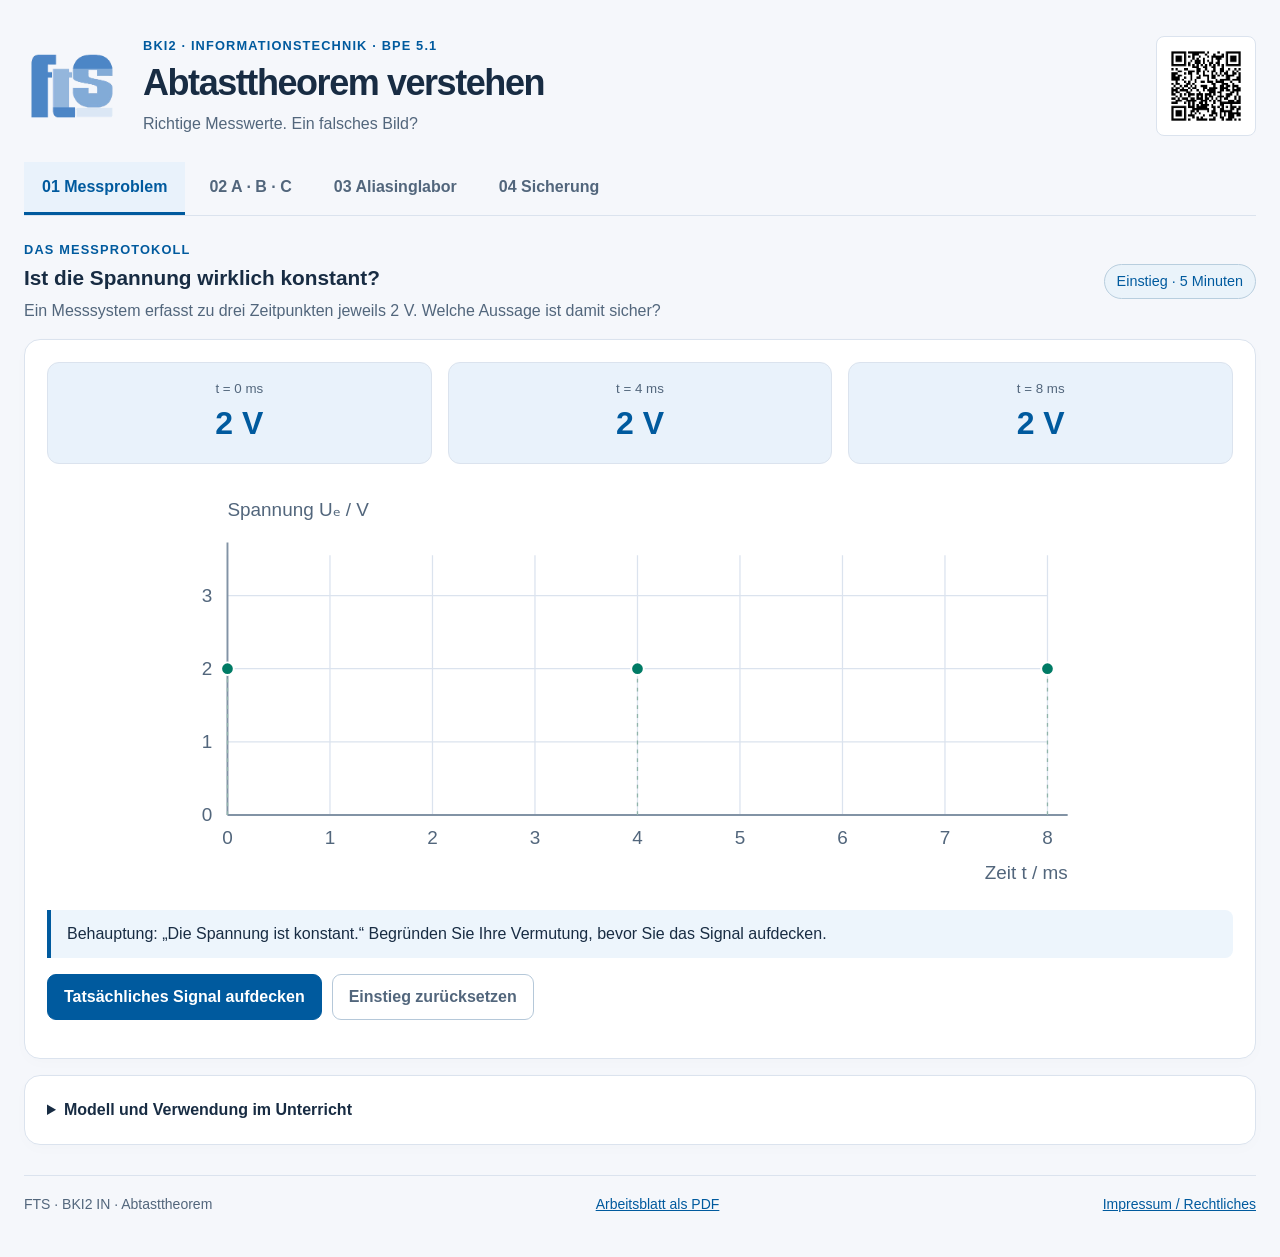
==== index.html @ 5ad12cb4 "Interaktive Lernseite zum Abtasttheorem und Aliasing erstellen" ====
<!doctype html>
<html lang="de"><head><meta charset="utf-8"><meta name="viewport" content="width=device-width,initial-scale=1"><title>Abtasttheorem verstehen · BKI2 IN</title><meta name="description" content="Abtasttheorem und Aliasing interaktiv untersuchen: Messproblem, drei Abtastvarianten, Startzeit und passende Abtastfrequenzen."><link rel="icon" href="FTS_logo.png"><link rel="stylesheet" href="style.css"><link rel="stylesheet" href="sampling.css"><script src="model.js" defer></script><script src="app.js" defer></script></head>
<body><a class="skip-link" href="#main">Zum Inhalt</a><div class="wrap">
<header class="masthead"><img class="logo" src="FTS_logo.png" alt="Staatliche Feintechnikschule" width="95" height="76"><div class="heading"><span class="eyebrow">BKI2 · INFORMATIONSTECHNIK · BPE 5.1</span><h1>Abtasttheorem verstehen</h1><p>Richtige Messwerte. Ein falsches Bild?</p></div><a class="qr-area" href="QR_Code.png" aria-label="QR-Code zur Homepage öffnen"><img src="QR_Code.png" alt="QR-Code zu dieser Homepage" width="110" height="110"></a></header>
<nav class="tabs" aria-label="Lernbereiche"><button class="tab selected" data-panel="problem" aria-controls="problem" aria-pressed="true">01 Messproblem</button><button class="tab" data-panel="compare" aria-controls="compare" aria-pressed="false">02 A · B · C</button><button class="tab" data-panel="lab" aria-controls="lab" aria-pressed="false">03 Aliasinglabor</button><button class="tab" data-panel="rule" aria-controls="rule" aria-pressed="false">04 Sicherung</button></nav>
<main id="main">
<noscript><p class="card">Bitte JavaScript für die interaktiven Versuche aktivieren. Das <a href="Arbeitsblatt.pdf">Arbeitsblatt</a> ist auch ohne JavaScript verfügbar.</p></noscript>
<section id="problem" class="panel" aria-labelledby="problem-title"><div class="section-head"><div><span class="eyebrow">DAS MESSPROTOKOLL</span><h2 id="problem-title">Ist die Spannung wirklich konstant?</h2><p>Ein Messsystem erfasst zu drei Zeitpunkten jeweils 2 V. Welche Aussage ist damit sicher?</p></div><span class="badge">Einstieg · 5 Minuten</span></div>
<div class="card"><div class="protocol"><div><small>t = 0 ms</small><strong>2 V</strong></div><div><small>t = 4 ms</small><strong>2 V</strong></div><div><small>t = 8 ms</small><strong>2 V</strong></div></div><div id="problem-chart" class="chart-frame"></div><p class="event">Behauptung: „Die Spannung ist konstant.“ Begründen Sie Ihre Vermutung, bevor Sie das Signal aufdecken.</p><div class="actions"><button id="reveal" class="primary" aria-pressed="false">Tatsächliches Signal aufdecken</button><button id="problem-reset" class="quiet">Einstieg zurücksetzen</button></div><div id="problem-answer" class="answer" hidden><h3>Die Messwerte stimmen – und die Spannung schwingt.</h3><p>Zwischen den Messzeitpunkten durchläuft das Testsignal Werte von 1 bis 3 V. Die Messung erfasst es jedes Mal an derselben Stelle seiner Periode. Eine konstante Spannung von 2 V würde dieselben drei Messwerte liefern.</p><button id="to-compare">Die Abtastung untersuchen →</button></div></div></section>

<section id="compare" class="panel" aria-labelledby="compare-title" hidden><div class="section-head"><div><span class="eyebrow">DASSELBE SIGNAL · DREI ABTASTVARIANTEN</span><h2 id="compare-title">Welche Veränderungen werden erfasst?</h2><p>Testsignal: T = 4 ms, f = 250 Hz. Vergleichen Sie die Messpunkte mit Ihrem Arbeitsblatt.</p></div><span class="badge">Arbeitsblatt · Aufgabe 1 und 2</span></div>
<div class="variants" aria-label="Abtastvariante"><button data-case="A" class="variant selected" aria-pressed="true"><strong>A · alle 4 ms</strong><small>Eine Erfassung pro 4 ms</small></button><button data-case="B" class="variant" aria-pressed="false"><strong>B · alle 2 ms</strong><small>Eine Erfassung pro 2 ms</small></button><button data-case="C" class="variant" aria-pressed="false"><strong>C · jede 1 ms</strong><small>Eine Erfassung pro 1 ms</small></button></div>
<div class="toolbar"><label for="start">Startzeit t₀</label><select id="start" disabled><option value="0">0 ms · wie im Arbeitsblatt</option><option value="1">1 ms · Vertiefung bei B</option></select><label class="check"><input type="checkbox" id="show-original" checked>Tatsächliches Signal zeigen</label><button id="compare-reset" class="quiet">Ausgangswerte A</button></div>
<div id="compare-results" class="results"></div>
<div class="card"><div id="compare-chart" class="chart-frame"></div><div class="legend"><span><i class="line-key"></i>Tatsächliches Signal</span><span><i class="dot-key"></i>Abtastpunkte</span></div><div class="actions"><button id="next" class="primary">Nächsten Wert erfassen</button><button id="play" aria-pressed="false">Automatisch erfassen</button><button id="all">Alle Punkte zeigen</button><button id="clear" class="quiet">Messung neu beginnen</button></div><p id="compare-status" class="event" role="status" aria-live="polite"></p><div class="table-scroll"><table><caption>Erfasste Werte von 0 bis 8 ms</caption><thead><tr id="time-row"></tr></thead><tbody><tr id="voltage-row"></tr></tbody></table></div><p class="small">Die Animation ist verlangsamt. Punkte werden nicht geradlinig verbunden: Eine solche Verbindung wäre keine ideale Rekonstruktion.</p></div>
<div class="two-col"><div class="card"><h3>Begründen Sie</h3><ol><li>Welche Messreihe könnte auch von einer konstanten Spannung stammen?</li><li>Reichen genau zwei Abtastintervalle pro Periode immer? Nutzen Sie Fall B als Beleg.</li><li>Vertiefung: Verschieben Sie nur bei B die Startzeit auf 1 ms. Was ändert sich?</li></ol></div><details class="card"><summary>Vergleich auswerten</summary><p><strong>Bei Startzeit 0 ms:</strong> A und B liefern nur 2 V. C liefert 2, 3, 2, 1, 2, 3, 2, 1, 2 V. In C werden unterschiedliche Spannungen sichtbar.</p><p><strong>B mit Startzeit 1 ms:</strong> Die Werte sind 3, 1, 3 und 1 V. Bei genau zwei Abtastintervallen pro Periode hängt das Ergebnis von der Lage der Messzeitpunkte ab. Der Grenzfall liefert keine verlässliche allgemeine Bedingung.</p></details></div></section>

<section id="lab" class="panel" aria-labelledby="lab-title" hidden><div class="section-head"><div><span class="eyebrow">VERTIEFUNG · GLEICHE PUNKTE, ANDERES SIGNAL</span><h2 id="lab-title">Wie kann eine schnelle Schwingung langsamer erscheinen?</h2><p>Das Eingangssignal bleibt bei 250 Hz. Verändern Sie die Abtastfrequenz und prüfen Sie einen weiteren passenden Signalverlauf.</p></div><span class="badge">Optionales Experiment</span></div>
<div class="lab-layout"><div class="card controls"><label for="rate">Abtastfrequenz fₐ <output id="rate-output"></output></label><input id="rate" type="range" min="100" max="1500" step="25" value="400"><div class="presets"><button data-rate="250">250 Hz</button><button data-rate="400">400 Hz</button><button data-rate="500">500 Hz</button><button data-rate="1000">1000 Hz</button></div><label for="offset">Startzeit t₀</label><select id="offset"><option value="0">0 ms</option><option value="0.5">0,5 ms</option><option value="1">1 ms</option></select><label class="check"><input id="show-alias" type="checkbox">Weiteren passenden Verlauf zeigen</label><button id="lab-reset" class="quiet">Ausgangswerte</button><p class="small">Zeitfenster: 0 bis 20 ms. Die grüne Punktfolge enthält nur die erfassten Spannungen.</p></div><div class="card"><div id="lab-chart" class="chart-frame"></div><div class="legend"><span><i class="line-key"></i>Original · 250 Hz</span><span><i class="dot-key"></i>Messwerte</span><span><i class="alias-key"></i>Weiterer passender Verlauf</span></div><div id="lab-results" class="results compact"></div><p id="lab-status" class="event" role="status" aria-live="polite"></p><p id="alias-status" class="answer" hidden></p></div></div>
<div class="card"><h3>Untersuchen</h3><ol><li>Stellen Sie 400 Hz ein. Zeigen Sie den weiteren Verlauf. Liegt jeder Messpunkt auf beiden Kurven?</li><li>Vergleichen Sie 250 Hz und 500 Hz bei Startzeit 0 ms.</li><li>Prüfen Sie 1000 Hz. Welche Bedingung unterscheidet diesen Fall?</li></ol><details><summary>Fachlich einordnen</summary><p>Bei 400 Hz Abtastfrequenz passt eine Schwingung mit 150 Hz zu denselben Messwerten wie das 250-Hz-Signal. Bei 250 Hz und Startzeit 0 ms passt die konstante Spannung 2 V. Bei 500 Hz liegt die Abtastung genau auf der Grenze; in dieser Startlage verschwinden die Änderungen ebenfalls.</p><p>Die orange Kurve ist ein Gegenbeispiel zur Eindeutigkeit, keine geradlinige Verbindung der Punkte. Bei ausreichender Abtastrate gilt die Eindeutigkeit unter der Voraussetzung, dass das Signal keine Frequenzanteile oberhalb der vorgegebenen Grenze enthält.</p></details></div></section>

<section id="rule" class="panel" aria-labelledby="rule-title" hidden><div class="section-head"><div><span class="eyebrow">BEGRÜNDEN · SICHERN · ANWENDEN</span><h2 id="rule-title">Wie wählen wir eine geeignete Abtastfrequenz?</h2><p>Formulieren Sie zunächst Ihre Regel. Decken Sie danach die fachliche Sicherung auf.</p></div><span class="badge">Arbeitsblatt · Seite 2</span></div>
<div class="card"><button id="rule-reveal" class="primary" aria-expanded="false" aria-controls="theorem">Abtasttheorem aufdecken</button><div id="theorem" hidden><div class="formula">fₐ &gt; 2 · fmax</div><p>Die Abtastfrequenz muss <strong>größer als das Doppelte</strong> der höchsten im Signal vorkommenden Frequenz sein. Genau das Doppelte genügt als allgemeine Bedingung nicht.</p><p>Voraussetzung: Das Signal ist bandbegrenzt; oberhalb von fmax sind keine Frequenzanteile vorhanden. Die Bedingung bezieht sich auf die ideale Rekonstruktion.</p><p><strong>Aliasing:</strong> Unterschiedliche Signalverläufe können bei ungeeigneter Abtastung dieselben Messwerte liefern. Eine schnelle Schwingung kann langsamer oder konstant erscheinen.</p></div></div>
<div class="card"><h3>Eine Einstellung auswählen</h3><p>Ein Sensorsignal enthält nur Frequenzanteile bis 300 Hz. Wählen Sie die kleinste geeignete angebotene Abtastfrequenz und begründen Sie zunächst mündlich.</p><fieldset class="choices"><legend>Abtastfrequenz</legend><label><input type="radio" name="choice" value="500">500 Hz</label><label><input type="radio" name="choice" value="600">600 Hz</label><label><input type="radio" name="choice" value="1000">1000 Hz</label></fieldset><div class="actions"><button id="check-choice">Auswahl prüfen</button><button id="choice-reset" class="quiet">Neu beginnen</button></div><p id="choice-feedback" class="event" role="status" aria-live="polite">Noch keine Auswahl geprüft.</p></div>
<details class="card"><summary>Kann eine höhere Bitzahl das Problem lösen?</summary><p>Mehr Bits erzeugen feinere Spannungsintervalle. Die Abtastzeitpunkte bleiben bei gleicher Abtastfrequenz unverändert. Fehlende Information über den Verlauf zwischen diesen Zeitpunkten wird dadurch nicht ergänzt.</p></details></section>
<details class="card"><summary>Modell und Verwendung im Unterricht</summary><p>Alle Beispiele verwenden Uₑ(t) = 2 V + 1 V · sin(2π · 250 Hz · t), mit t in Sekunden. Abtastpunkte liegen bei t₀ + k/fₐ. Quantisierung, Rauschen und Bauteilfehler werden hier ausgeblendet.</p><p>Der Vergleich A/B/C ist auf das Arbeitsblatt zum Unterrichtsbesuch am 30.09.2026 abgestimmt. Das Aliasinglabor dient als optionale Vertiefung. Die Beispiele motivieren das Abtasttheorem; sie ersetzen keinen allgemeinen mathematischen Beweis. Reale Messsysteme berücksichtigen zusätzlich Reserven und ein geeignetes analoges Eingangsfilter.</p><p>Die Seite funktioniert lokal ohne Internet und speichert keine Eingaben. Fachlicher Hintergrund: <a href="https://www.ni.com/en/shop/data-acquisition/measurement-fundamentals/analog-fundamentals/acquiring-an-analog-signal--bandwidth--nyquist-sampling-theorem-.html">NI · Abtastung und Aliasing</a>.</p></details>
</main><footer><span>FTS · BKI2 IN · Abtasttheorem</span><a href="Arbeitsblatt.pdf">Arbeitsblatt als PDF</a><a href="impressum.html">Impressum / Rechtliches</a></footer></div></body></html>
---- style.css ----
:root{--bg:#f5f7fb;--card:#fff;--text:#182c43;--muted:#52667c;--border:#dbe3ee;--accent:#005a9e;--high:#007b65;--low:#8695a7;--soft:#e9f2fb;--q1:#007b65;--q2:#2262b8;--q3:#8b3fb0}
button:disabled{opacity:.5;cursor:not-allowed}
.qr-area{flex-shrink:0}.qr-area img{display:block;width:110px;height:110px;object-fit:contain;background:white;padding:6px;border:1px solid var(--border);border-radius:8px}
*{box-sizing:border-box}body{margin:0;background:var(--bg);color:var(--text);font:16px/1.5 'Segoe UI',Arial,sans-serif}.wrap{max-width:1440px;margin:auto;padding:24px}h1,h2,h3,p{margin:0}h1{font-size:2.25rem;line-height:1.2;letter-spacing:-.04em}h2{font-size:1.3rem;line-height:1.3}p{margin-top:8px}.masthead{display:flex;align-items:center;gap:24px;padding:12px 0 26px}.logo{object-fit:contain;width:95px;height:76px}.heading{flex:1}.heading p{color:var(--muted)}.eyebrow{display:block;color:var(--accent);font-size:.8rem;letter-spacing:.09em;font-weight:700;margin-bottom:5px}.qr-placeholder{width:88px;height:88px;border:2px dashed #94a8ba;border-radius:12px;display:grid;place-content:center;text-align:center;color:var(--muted);background:white}.qr-placeholder span{font-size:1.55rem;font-weight:700}.qr-placeholder small{font-size:.75rem}.tabs{display:flex;gap:6px;border-bottom:1px solid var(--border);margin-bottom:24px}.tab{background:transparent;border:0;border-bottom:3px solid transparent;border-radius:0;padding:13px 22px;color:var(--muted)}.tab.selected{color:var(--accent);border-color:var(--accent);background:#e9f2fb}.section-head{display:flex;justify-content:space-between;align-items:center;gap:16px;margin-bottom:16px}.section-head p{color:var(--muted)}.badge{border:1px solid #b8cede;background:#eaf3fa;padding:6px 12px;border-radius:999px;white-space:nowrap;font-size:.9rem;color:var(--accent)}.variant-grid{display:grid;grid-template-columns:repeat(4,1fr);gap:12px}.variant{background:white;text-align:left;padding:16px;border:2px solid var(--border);border-radius:14px;position:relative;color:var(--text);box-shadow:0 3px 10px #18344b04}.variant.selected{border-color:var(--accent);background:var(--soft)}.variant small{display:block;color:var(--muted);font-size:.875rem;margin:4px 0}.variant strong{font-size:1.1rem}.variant .reading{display:flex;align-items:baseline;gap:10px;font-family:Consolas,monospace;margin-top:9px}.variant .reading b{font-size:1.65rem}.variant .reading span{color:var(--muted)}.over{text-decoration:overline}.toolbar{display:flex;align-items:center;gap:10px;flex-wrap:wrap;background:#fff;border:1px solid var(--border);border-radius:14px;padding:14px;margin:16px 0}button,select{font:inherit}button{padding:10px 16px;border:1px solid #b5c8d9;border-radius:9px;background:#f6faff;color:#214666;cursor:pointer;font-weight:600;min-height:44px}button:hover{background:#dfeef9}button:focus-visible,select:focus-visible,input:focus-visible,summary:focus-visible,a:focus-visible{outline:3px solid #dc8a00;outline-offset:3px}button.primary{background:var(--accent);border-color:var(--accent);color:white}button.primary:hover{background:#004678}button[aria-pressed=true]:not(.tab):not(.variant){background:#dcf4ed;border-color:var(--high);color:#005a48}.quiet{background:white;color:var(--muted)}select{padding:8px;border:1px solid var(--border);border-radius:7px;background:white;color:var(--text)}.speed{display:flex;align-items:center;gap:8px;font-size:.9rem}.clock-pill{margin-left:auto;padding:6px 14px;border-radius:8px;background:#f0f4f9}.clock-pill b{font-size:1.3rem;margin-left:10px}.card{padding:22px;border-radius:16px;border:1px solid var(--border);background:var(--card);box-shadow:0 4px 15px #15374f04;margin:16px 0}.value{display:flex;align-items:baseline;gap:14px;white-space:nowrap}.value .binary{font:700 2rem Consolas,monospace;letter-spacing:.13em}.value .decimal{color:var(--accent);font-size:1.8rem;font-weight:700}.value small{color:var(--muted);font-size:.8rem}.diagram-scroll{overflow-x:auto}.circuit{display:block;width:100%;min-width:650px;max-height:245px}.circuit text{font-family:'Segoe UI',Arial,sans-serif;font-size:17px;fill:var(--text)}.circuit .wire{fill:none;stroke-width:3;stroke-linejoin:round}.circuit .box{fill:#f7fafc;stroke:#315777;stroke-width:1.6}.circuit .small-label{font-size:14px;fill:var(--muted)}.legend{display:flex;gap:20px;flex-wrap:wrap;color:var(--muted);font-size:.875rem;margin:8px 0}.legend span{display:flex;align-items:center;gap:6px}.swatch{width:10px;height:10px;border-radius:50%;display:inline-block}.swatch.high{background:var(--high)}.swatch.low{background:var(--low)}.event{padding:12px 16px;background:#edf5fc;border-left:4px solid var(--accent);border-radius:0 8px 8px 0;min-height:48px}.chain{display:flex;gap:8px;flex-wrap:wrap;margin-top:10px}.chain span{font-size:.9rem;padding:4px 10px;border:1px solid var(--border);border-radius:6px}.small{font-size:.875rem;color:var(--muted)}.check{display:flex;gap:8px;align-items:center;font-size:.9rem}input[type=checkbox],input[type=radio]{width:18px;height:18px;accent-color:var(--accent)}.wave-scroll{overflow-x:auto;margin-top:14px}.wave{display:block;width:100%;min-width:640px}.wave text{font:14px 'Segoe UI',Arial,sans-serif;fill:var(--muted)}.wave-title{font-size:1rem;margin-top:14px}.wave path{stroke-linejoin:round;fill:none;stroke-width:2.4}.sequence-row{display:flex;gap:18px;align-items:center;border-top:1px solid var(--border);padding-top:12px;margin-top:8px}.sequence{display:flex;gap:7px;flex-wrap:wrap;font:600 1rem Consolas,monospace}.sequence span{background:#edf3f8;min-width:28px;padding:4px 8px;text-align:center;border-radius:5px}.sequence span:last-child{background:var(--accent);color:white}.explanation summary{cursor:pointer;font-weight:700}.explanation p{max-width:1000px;margin-top:15px}table{width:100%;border-collapse:collapse;margin-top:20px}caption{text-align:left;font-weight:600;padding-bottom:8px}th,td{text-align:left;border:1px solid var(--border);padding:10px}th{background:#edf4fb}.reset-settings{display:flex;align-items:center;gap:32px;flex-wrap:wrap}fieldset{border:0;margin:0;padding:0}legend{font-weight:700;margin-bottom:8px}fieldset label{margin-right:20px;display:inline-flex;align-items:center;gap:6px}.tryout li{margin:8px 0}footer{display:flex;gap:20px;justify-content:space-between;flex-wrap:wrap;border-top:1px solid var(--border);margin-top:30px;padding:18px 0;color:var(--muted);font-size:.875rem}a{color:var(--accent)}[hidden]{display:none!important}@media(max-width:900px){.variant-grid{grid-template-columns:repeat(2,1fr)}.wrap{padding:16px}.section-head{align-items:flex-start}.clock-pill{margin-left:0}.card{padding:16px}}@media(max-width:540px){h1{font-size:1.75rem}.masthead{gap:12px}.logo{width:60px;height:60px}.qr-placeholder{width:64px;height:72px;flex-shrink:0}.heading p{font-size:.875rem}.eyebrow{font-size:.75rem}.tab{font-size:.875rem;padding:12px 9px;flex:1}.section-head{flex-wrap:wrap}.variant{padding:12px}.variant strong{font-size:1rem}.value .binary{font-size:1.6rem}.toolbar button{flex-grow:1}.badge{font-size:.8rem}.sequence-row{align-items:flex-start}.reset-settings{gap:12px}}@media(prefers-reduced-motion:reduce){*{scroll-behavior:auto!important}}@media print{.toolbar,.tabs,.qr-placeholder,footer,.explanation{display:none}.card{break-inside:avoid;box-shadow:none}.wrap{max-width:none;padding:0}body{background:white}}
---- sampling.css ----
.wrap{max-width:1280px}.tabs{flex-wrap:wrap}.tab{padding:13px 18px}.protocol{display:grid;grid-template-columns:repeat(3,1fr);gap:16px}.protocol>div{background:var(--soft);border:1px solid var(--border);border-radius:12px;padding:16px;text-align:center}.protocol small{display:block;color:var(--muted)}.protocol strong{display:block;font-size:2rem;color:var(--accent)}.chart-frame{overflow-x:auto;margin:18px 0}.plot{display:block;width:100%;min-width:650px;height:auto;max-height:410px}.plot text{font:15px 'Segoe UI',Arial,sans-serif;fill:var(--muted)}.plot .grid{stroke:#dbe3ee;stroke-width:1}.plot .axis{stroke:#8293a5;stroke-width:1.5}.plot .signal{stroke:#005a9e;stroke-width:2.6;fill:none}.plot .alias{stroke:#be6a00;stroke-width:3;stroke-dasharray:8 5;fill:none}.plot .stem{stroke:#91b5aa;stroke-width:1;stroke-dasharray:3 4}.plot .sample{fill:#007b65;stroke:white;stroke-width:1.5}.plot .cursor{stroke:#a36500;stroke-width:1.5;stroke-dasharray:4 4}.actions{display:flex;flex-wrap:wrap;gap:10px;margin:16px 0}.answer{padding:16px;background:#edf5f1;border-left:4px solid #007b65;border-radius:0 8px 8px 0;margin-top:16px}.answer button{margin-top:16px}.variants{display:grid;grid-template-columns:repeat(3,minmax(0,1fr));gap:12px}.variant{min-width:0}.variant small{font-size:.82rem}.results{display:grid;grid-template-columns:repeat(4,minmax(0,1fr));gap:12px;margin:16px 0}.result{background:#edf4fb;border:1px solid var(--border);padding:14px;border-radius:10px;min-width:0}.result span{color:var(--muted);font-size:.85rem}.result b{display:block;color:var(--accent);font-size:1.35rem;margin:5px 0;overflow-wrap:anywhere}.result small{color:var(--muted)}.results.compact{grid-template-columns:repeat(3,minmax(0,1fr))}.table-scroll{overflow:auto}.table-scroll table{white-space:nowrap;margin-top:10px}caption{white-space:normal}.two-col{display:grid;grid-template-columns:1fr 1fr;gap:18px}.two-col>.card{min-width:0}.lab-layout{display:grid;grid-template-columns:270px minmax(0,1fr);gap:18px}.lab-layout>.card{margin:0;min-width:0}.controls>label{display:block;font-weight:600;margin:14px 0 8px}.controls output{display:block;font-size:1.55rem;color:var(--accent)}.controls input[type=range]{width:100%;accent-color:var(--accent);margin:12px 0}.controls select{width:100%}.controls .check{display:flex;font-weight:400;margin:22px 0;align-items:flex-start}.check input{flex-shrink:0}.presets{display:grid;grid-template-columns:1fr 1fr;gap:8px;margin:14px 0}.presets button{padding:8px}.card h3{font-size:1.1rem}.card ol{padding-left:24px}.card li{margin:10px 0}.card summary{font-weight:650;cursor:pointer}.card details{margin-top:16px}.line-key{width:24px;border-top:3px solid #005a9e;display:inline-block}.alias-key{width:24px;border-top:3px dashed #be6a00;display:inline-block}.dot-key{display:inline-block;width:11px;height:11px;border-radius:50%;background:#007b65}.formula{font-size:2.4rem;font-weight:700;color:var(--accent);text-align:center;padding:20px;background:var(--soft);border-radius:10px;margin-top:20px}.choices{margin-top:18px}.choices label{display:inline-flex;gap:8px;align-items:center;margin:8px 22px 8px 0}.small{margin-top:14px}.skip-link{position:absolute;top:-80px;left:10px;background:white;padding:12px;z-index:10}.skip-link:focus{top:10px}.qr-area img{width:100px;height:100px}.event.good{border-color:#007b65;background:#e5f5ee}.event.caution{border-color:#aa6500;background:#fff3df}
@media(max-width:900px){.lab-layout,.two-col{grid-template-columns:1fr}.two-col{gap:0}.results{grid-template-columns:repeat(2,minmax(0,1fr))}.controls input[type=range]{max-width:550px}.presets{grid-template-columns:repeat(4,1fr)}.controls select{max-width:300px}.tab{flex:1;padding:12px 8px}}
@media(max-width:540px){.wrap{padding:12px}.masthead{flex-wrap:wrap;gap:12px}.heading{min-width:190px}.qr-area{margin-left:auto}.qr-area img{width:70px;height:70px}.tabs{display:grid;grid-template-columns:1fr 1fr}.tab{text-align:left}.variants{grid-template-columns:1fr}.variant small{display:inline;margin-left:10px}.variant strong{font-size:1rem}.protocol{gap:8px}.protocol>div{padding:10px}.protocol strong{font-size:1.6rem}.chart-frame:before{content:'↔ Diagramm seitlich verschieben';display:block;position:sticky;left:0;color:var(--muted);font-size:.8rem;margin-bottom:10px}.table-scroll:before{content:'↔ Tabelle seitlich verschieben';display:block;position:sticky;left:0;color:var(--muted);font-size:.8rem}.plot{min-width:650px}.card{padding:14px}.toolbar{align-items:flex-start}.toolbar select{width:100%}.actions button{flex:1 1 140px}.results.compact{grid-template-columns:1fr}.result b{font-size:1.2rem}.badge{font-size:.8rem}.presets{grid-template-columns:1fr 1fr}}
@media print{.tabs,.toolbar,.actions,.controls,.qr-area{display:none}.panel[hidden]{display:block!important}.two-col,.lab-layout{display:block}.plot{min-width:0}.card{box-shadow:none}}
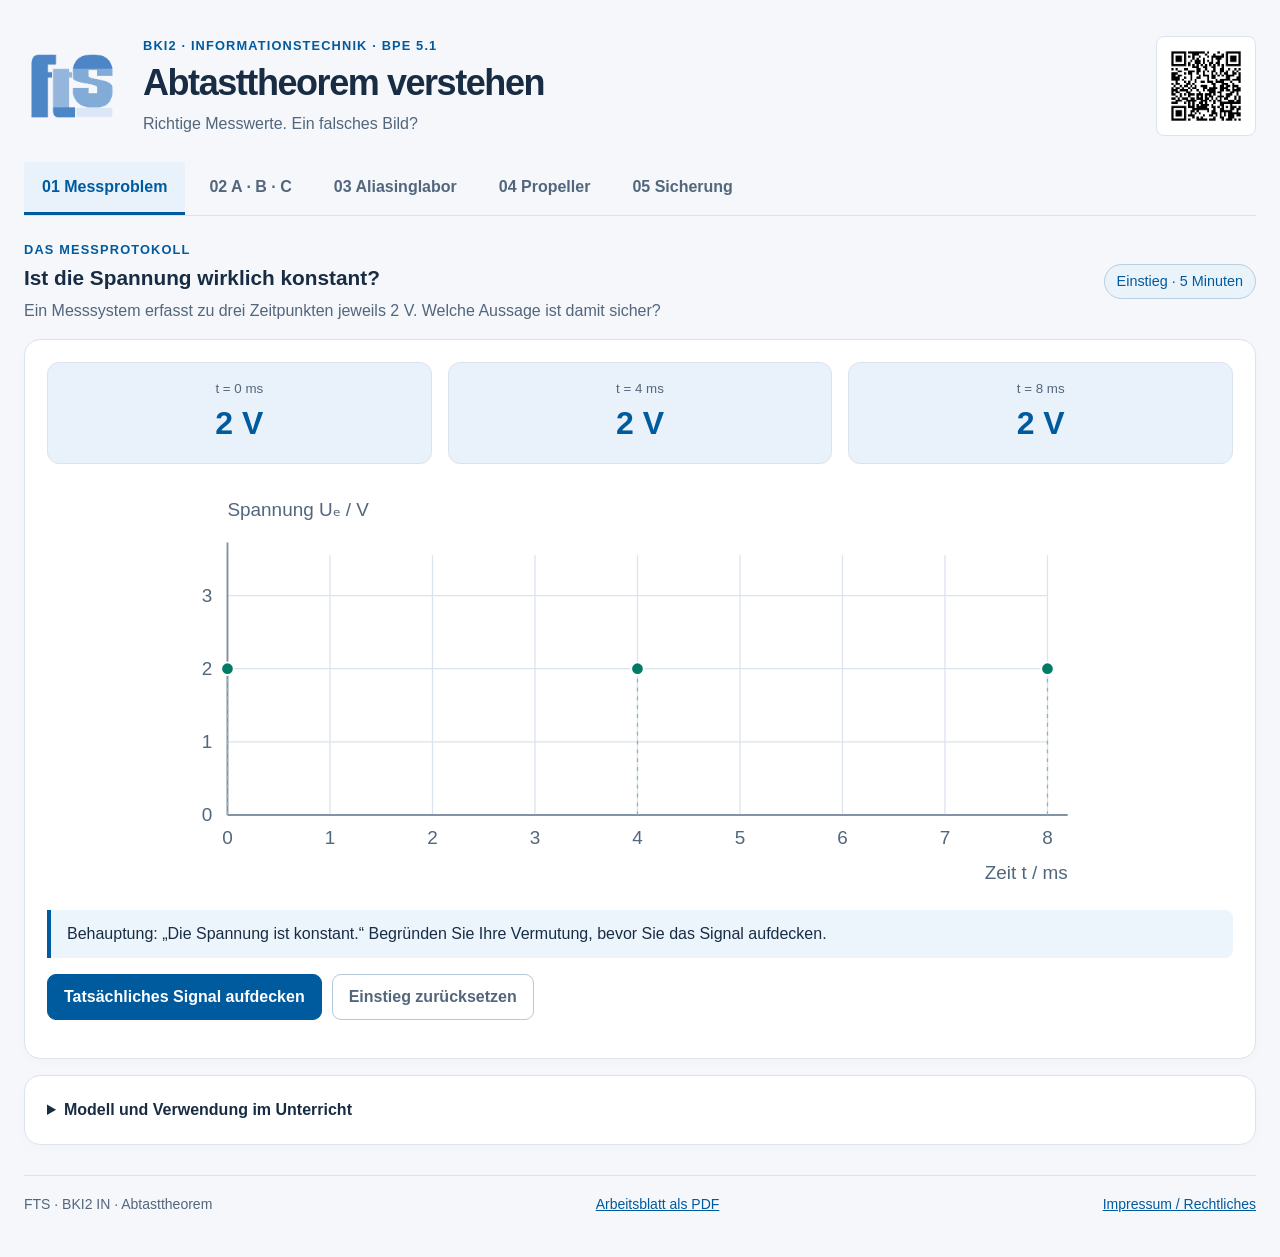
==== commit dcb2eacd: "Propeller-Aliasing und frei einstellbares Sinuslabor ergaenzen" ====
--- a/index.html
+++ b/index.html
@@ -1,8 +1,8 @@
 <!doctype html>
-<html lang="de"><head><meta charset="utf-8"><meta name="viewport" content="width=device-width,initial-scale=1"><title>Abtasttheorem verstehen · BKI2 IN</title><meta name="description" content="Abtasttheorem und Aliasing interaktiv untersuchen: Messproblem, drei Abtastvarianten, Startzeit und passende Abtastfrequenzen."><link rel="icon" href="FTS_logo.png"><link rel="stylesheet" href="style.css"><link rel="stylesheet" href="sampling.css"><script src="model.js" defer></script><script src="app.js" defer></script></head>
+<html lang="de"><head><meta charset="utf-8"><meta name="viewport" content="width=device-width,initial-scale=1"><title>Abtasttheorem verstehen · BKI2 IN</title><meta name="description" content="Abtasttheorem und Aliasing interaktiv untersuchen: Messproblem, drei Abtastvarianten, Startzeit und passende Abtastfrequenzen."><link rel="icon" href="FTS_logo.png"><link rel="stylesheet" href="style.css"><link rel="stylesheet" href="sampling.css"><link rel="stylesheet" href="propeller.css"><script src="model.js" defer></script><script src="app.js" defer></script><script src="propeller.js" defer></script></head>
 <body><a class="skip-link" href="#main">Zum Inhalt</a><div class="wrap">
 <header class="masthead"><img class="logo" src="FTS_logo.png" alt="Staatliche Feintechnikschule" width="95" height="76"><div class="heading"><span class="eyebrow">BKI2 · INFORMATIONSTECHNIK · BPE 5.1</span><h1>Abtasttheorem verstehen</h1><p>Richtige Messwerte. Ein falsches Bild?</p></div><a class="qr-area" href="QR_Code.png" aria-label="QR-Code zur Homepage öffnen"><img src="QR_Code.png" alt="QR-Code zu dieser Homepage" width="110" height="110"></a></header>
-<nav class="tabs" aria-label="Lernbereiche"><button class="tab selected" data-panel="problem" aria-controls="problem" aria-pressed="true">01 Messproblem</button><button class="tab" data-panel="compare" aria-controls="compare" aria-pressed="false">02 A · B · C</button><button class="tab" data-panel="lab" aria-controls="lab" aria-pressed="false">03 Aliasinglabor</button><button class="tab" data-panel="rule" aria-controls="rule" aria-pressed="false">04 Sicherung</button></nav>
+<nav class="tabs" aria-label="Lernbereiche"><button class="tab selected" data-panel="problem" aria-controls="problem" aria-pressed="true">01 Messproblem</button><button class="tab" data-panel="compare" aria-controls="compare" aria-pressed="false">02 A · B · C</button><button class="tab" data-panel="lab" aria-controls="lab" aria-pressed="false">03 Aliasinglabor</button><button class="tab" data-panel="wheel" aria-controls="wheel" aria-pressed="false">04 Propeller</button><button class="tab" data-panel="rule" aria-controls="rule" aria-pressed="false">05 Sicherung</button></nav>
 <main id="main">
 <noscript><p class="card">Bitte JavaScript für die interaktiven Versuche aktivieren. Das <a href="Arbeitsblatt.pdf">Arbeitsblatt</a> ist auch ohne JavaScript verfügbar.</p></noscript>
 <section id="problem" class="panel" aria-labelledby="problem-title"><div class="section-head"><div><span class="eyebrow">DAS MESSPROTOKOLL</span><h2 id="problem-title">Ist die Spannung wirklich konstant?</h2><p>Ein Messsystem erfasst zu drei Zeitpunkten jeweils 2 V. Welche Aussage ist damit sicher?</p></div><span class="badge">Einstieg · 5 Minuten</span></div>
@@ -15,13 +15,29 @@
 <div class="card"><div id="compare-chart" class="chart-frame"></div><div class="legend"><span><i class="line-key"></i>Tatsächliches Signal</span><span><i class="dot-key"></i>Abtastpunkte</span></div><div class="actions"><button id="next" class="primary">Nächsten Wert erfassen</button><button id="play" aria-pressed="false">Automatisch erfassen</button><button id="all">Alle Punkte zeigen</button><button id="clear" class="quiet">Messung neu beginnen</button></div><p id="compare-status" class="event" role="status" aria-live="polite"></p><div class="table-scroll"><table><caption>Erfasste Werte von 0 bis 8 ms</caption><thead><tr id="time-row"></tr></thead><tbody><tr id="voltage-row"></tr></tbody></table></div><p class="small">Die Animation ist verlangsamt. Punkte werden nicht geradlinig verbunden: Eine solche Verbindung wäre keine ideale Rekonstruktion.</p></div>
 <div class="two-col"><div class="card"><h3>Begründen Sie</h3><ol><li>Welche Messreihe könnte auch von einer konstanten Spannung stammen?</li><li>Reichen genau zwei Abtastintervalle pro Periode immer? Nutzen Sie Fall B als Beleg.</li><li>Vertiefung: Verschieben Sie nur bei B die Startzeit auf 1 ms. Was ändert sich?</li></ol></div><details class="card"><summary>Vergleich auswerten</summary><p><strong>Bei Startzeit 0 ms:</strong> A und B liefern nur 2 V. C liefert 2, 3, 2, 1, 2, 3, 2, 1, 2 V. In C werden unterschiedliche Spannungen sichtbar.</p><p><strong>B mit Startzeit 1 ms:</strong> Die Werte sind 3, 1, 3 und 1 V. Bei genau zwei Abtastintervallen pro Periode hängt das Ergebnis von der Lage der Messzeitpunkte ab. Der Grenzfall liefert keine verlässliche allgemeine Bedingung.</p></details></div></section>
 
-<section id="lab" class="panel" aria-labelledby="lab-title" hidden><div class="section-head"><div><span class="eyebrow">VERTIEFUNG · GLEICHE PUNKTE, ANDERES SIGNAL</span><h2 id="lab-title">Wie kann eine schnelle Schwingung langsamer erscheinen?</h2><p>Das Eingangssignal bleibt bei 250 Hz. Verändern Sie die Abtastfrequenz und prüfen Sie einen weiteren passenden Signalverlauf.</p></div><span class="badge">Optionales Experiment</span></div>
-<div class="lab-layout"><div class="card controls"><label for="rate">Abtastfrequenz fₐ <output id="rate-output"></output></label><input id="rate" type="range" min="100" max="1500" step="25" value="400"><div class="presets"><button data-rate="250">250 Hz</button><button data-rate="400">400 Hz</button><button data-rate="500">500 Hz</button><button data-rate="1000">1000 Hz</button></div><label for="offset">Startzeit t₀</label><select id="offset"><option value="0">0 ms</option><option value="0.5">0,5 ms</option><option value="1">1 ms</option></select><label class="check"><input id="show-alias" type="checkbox">Weiteren passenden Verlauf zeigen</label><button id="lab-reset" class="quiet">Ausgangswerte</button><p class="small">Zeitfenster: 0 bis 20 ms. Die grüne Punktfolge enthält nur die erfassten Spannungen.</p></div><div class="card"><div id="lab-chart" class="chart-frame"></div><div class="legend"><span><i class="line-key"></i>Original · 250 Hz</span><span><i class="dot-key"></i>Messwerte</span><span><i class="alias-key"></i>Weiterer passender Verlauf</span></div><div id="lab-results" class="results compact"></div><p id="lab-status" class="event" role="status" aria-live="polite"></p><p id="alias-status" class="answer" hidden></p></div></div>
-<div class="card"><h3>Untersuchen</h3><ol><li>Stellen Sie 400 Hz ein. Zeigen Sie den weiteren Verlauf. Liegt jeder Messpunkt auf beiden Kurven?</li><li>Vergleichen Sie 250 Hz und 500 Hz bei Startzeit 0 ms.</li><li>Prüfen Sie 1000 Hz. Welche Bedingung unterscheidet diesen Fall?</li></ol><details><summary>Fachlich einordnen</summary><p>Bei 400 Hz Abtastfrequenz passt eine Schwingung mit 150 Hz zu denselben Messwerten wie das 250-Hz-Signal. Bei 250 Hz und Startzeit 0 ms passt die konstante Spannung 2 V. Bei 500 Hz liegt die Abtastung genau auf der Grenze; in dieser Startlage verschwinden die Änderungen ebenfalls.</p><p>Die orange Kurve ist ein Gegenbeispiel zur Eindeutigkeit, keine geradlinige Verbindung der Punkte. Bei ausreichender Abtastrate gilt die Eindeutigkeit unter der Voraussetzung, dass das Signal keine Frequenzanteile oberhalb der vorgegebenen Grenze enthält.</p></details></div></section>
+<section id="lab" class="panel" aria-labelledby="lab-title" hidden><div class="section-head"><div><span class="eyebrow">VERTIEFUNG · GLEICHE PUNKTE, ANDERES SIGNAL</span><h2 id="lab-title">Wie kann eine schnelle Schwingung langsamer erscheinen?</h2><p>Stellen Sie Signal- und Abtastfrequenz unabhängig ein. Bei Unterabtastung zeigt die orange Sinuskurve eine falsche Deutung derselben Messpunkte.</p></div><span class="badge">Optionales Experiment</span></div>
+<div class="lab-layout"><div class="card controls"><label for="frequency">Signalfrequenz f <output id="frequency-output"></output></label><input id="frequency" type="range" min="25" max="1000" step="25" value="250"><label for="rate">Abtastfrequenz fₐ <output id="rate-output"></output></label><input id="rate" type="range" min="25" max="3000" step="25" value="400"><div class="presets"><button data-rate="250">250 Hz</button><button data-rate="400">400 Hz</button><button data-rate="500">500 Hz</button><button data-rate="1000">1000 Hz</button></div><label for="offset">Startzeit t₀</label><select id="offset"><option value="0">0 ms</option><option value="0.5">0,5 ms</option><option value="1">1 ms</option></select><label for="window">Zeitfenster</label><select id="window"><option value="20">0 bis 20 ms</option><option value="50">0 bis 50 ms</option><option value="100">0 bis 100 ms</option></select><label class="check"><input id="lab-original" type="checkbox" checked>Originalsignal zeigen</label><label class="check"><input id="show-alias" type="checkbox" checked>Alias bei Unterabtastung zeigen</label><button id="lab-reset" class="quiet">Ausgangswerte</button><p class="small">Die grüne Punktfolge enthält nur die erfassten Spannungen. Für langsame Schwingungen wählen Sie ein längeres Zeitfenster.</p></div><div class="card"><div id="lab-chart" class="chart-frame"></div><div class="legend"><span><i class="line-key"></i><span id="original-label">Original · 250 Hz</span></span><span><i class="dot-key"></i>Messwerte</span><span><i class="alias-key"></i>Scheinbares Signal (Alias)</span></div><div id="lab-results" class="results compact"></div><p id="lab-status" class="event" role="status" aria-live="polite"></p><p id="alias-status" class="answer" hidden></p></div></div>
+<div class="card"><h3>Untersuchen</h3><ol><li>Stellen Sie f = 250 Hz und fₐ = 400 Hz ein. Liegt jeder Messpunkt auf beiden Kurven?</li><li>Vergleichen Sie 250 Hz und 500 Hz bei Startzeit 0 ms.</li><li>Prüfen Sie fₐ = 1000 Hz. Erhöhen Sie danach f von 250 auf 600 Hz. Wann erscheint wieder eine falsche Schwingung?</li></ol><details><summary>Fachlich einordnen</summary><p>Bei 400 Hz Abtastfrequenz passt eine Schwingung mit 150 Hz zu denselben Messwerten wie das 250-Hz-Signal. Bei 250 Hz und Startzeit 0 ms passt die konstante Spannung 2 V. Bei 500 Hz liegt die Abtastung genau auf der Grenze; in dieser Startlage verschwinden die Änderungen ebenfalls.</p><p>Die orange Kurve ist ein Gegenbeispiel zur Eindeutigkeit, keine geradlinige Verbindung der Punkte. Bei ausreichender Abtastrate gilt die Eindeutigkeit unter der Voraussetzung, dass das Signal keine Frequenzanteile oberhalb der vorgegebenen Grenze enthält.</p></details></div></section>
+
+<section id="wheel" class="panel" aria-labelledby="wheel-title" hidden>
+<div class="section-head"><div><span class="eyebrow">ZEITLICHES ALIASING SICHTBAR MACHEN</span><h2 id="wheel-title">Warum dreht der Propeller plötzlich rückwärts?</h2><p>Der echte Propeller dreht immer im Uhrzeigersinn. Die Kamera sieht nur einzelne Momentaufnahmen.</p></div><span class="badge">Wagon-Wheel-Effekt</span></div>
+<div class="wheel-settings card">
+<div class="controls"><label for="rotation">Drehfrequenz <output id="rotation-output"></output></label><input id="rotation" type="range" min="1" max="15" step="0.5" value="9"></div>
+<div class="controls"><label for="camera">Kamera / Abtastfrequenz <output id="camera-output"></output></label><input id="camera" type="range" min="2" max="40" step="1" value="10"></div>
+<div class="wheel-presets"><button data-wheel="back">Rückwärts</button><button data-wheel="still">Stillstand</button><button data-wheel="slow">Langsam vorwärts</button><button data-wheel="correct">Richtung richtig</button></div>
+</div>
+<div class="wheel-scenes">
+<figure class="card rotor-card"><figcaption><span class="eyebrow">01 TATSÄCHLICH</span><h3>Kontinuierliche Drehung</h3></figcaption><div id="rotor-real" class="rotor-view"></div><p id="real-caption"></p></figure>
+<figure class="card rotor-card"><figcaption><span class="eyebrow">02 ERFASST</span><h3>Kamerabilder</h3></figcaption><div id="rotor-sample" class="rotor-view"></div><p id="sample-caption"></p></figure>
+<figure class="card rotor-card"><figcaption><span class="eyebrow">03 INTERPRETIERT</span><h3>Scheinbare Bewegung</h3></figcaption><div id="rotor-apparent" class="rotor-view"></div><p id="apparent-caption"></p></figure>
+</div>
+<div class="card"><div class="actions"><button id="wheel-play" class="primary" aria-pressed="false">Animation starten</button><button id="wheel-next">Nächstes Kamerabild</button><button id="wheel-reset" class="quiet">Zeit zurücksetzen</button></div><p class="small">Alle Ansichten laufen in 10-facher Zeitlupe. Frequenzangaben beziehen sich auf die Modellzeit. Die Kamera hält jedes Bild bis zur nächsten Aufnahme; rechts wird eine mögliche Bewegung zwischen den Aufnahmen ergänzt.</p><p id="wheel-clock" class="small"></p><p id="wheel-status" class="event" role="status" aria-live="polite"></p><h3 class="strip-title">Die letzten sechs Kamerabilder</h3><div id="frame-strip" class="frame-strip"></div></div>
+<div class="two-col"><div class="card"><h3>Von der Drehung zur Schwingung</h3><p>Bei 9 Umdrehungen pro Sekunde und 10 Bildern pro Sekunde dreht sich das markierte Blatt zwischen zwei Aufnahmen um <strong>324° vorwärts</strong>. Die neue Lage kann genauso durch <strong>36° rückwärts</strong> entstehen. Daraus ergibt sich scheinbar eine Umdrehung pro Sekunde rückwärts.</p><p>Beim Sinussignal entstehen auf dieselbe Weise Messpunkte, die auch zu einer langsameren Schwingung passen.</p><a href="#lab">Zum Signallabor →</a></div><details class="card"><summary>Markierung und Modell verstehen</summary><p>Das orange Blatt mit dem weißen Punkt macht eine volle Umdrehung eindeutig erkennbar. Wir verfolgen dieses markierte Blatt. Bei drei völlig identischen, unmarkierten Blättern wiederholt sich das Bild bereits nach einer Drittelumdrehung; dann entstehen zusätzliche Verwechslungen.</p><p>Rechts wird jeweils die kürzeste Drehung zwischen zwei Bildern angenommen. Bei genau einer halben Umdrehung sind beide Richtungen gleich plausibel. Die ergänzte Bewegung ist eine mögliche Deutung, keine weitere Kameramessung.</p><p>Die Kamera wird mit ideal kurzen Aufnahmen modelliert. Bewegungsunschärfe und Rolling-Shutter-Verzerrungen sind ausgeblendet. Hintergrund: <a href="https://www.cs.ucdavis.edu/~koehl/Teaching/ECS17/Chapters/Chapter1/wagon.html">UC Davis · Wagon-Wheel-Effekt</a>.</p></details></div>
+</section>
 
 <section id="rule" class="panel" aria-labelledby="rule-title" hidden><div class="section-head"><div><span class="eyebrow">BEGRÜNDEN · SICHERN · ANWENDEN</span><h2 id="rule-title">Wie wählen wir eine geeignete Abtastfrequenz?</h2><p>Formulieren Sie zunächst Ihre Regel. Decken Sie danach die fachliche Sicherung auf.</p></div><span class="badge">Arbeitsblatt · Seite 2</span></div>
 <div class="card"><button id="rule-reveal" class="primary" aria-expanded="false" aria-controls="theorem">Abtasttheorem aufdecken</button><div id="theorem" hidden><div class="formula">fₐ &gt; 2 · fmax</div><p>Die Abtastfrequenz muss <strong>größer als das Doppelte</strong> der höchsten im Signal vorkommenden Frequenz sein. Genau das Doppelte genügt als allgemeine Bedingung nicht.</p><p>Voraussetzung: Das Signal ist bandbegrenzt; oberhalb von fmax sind keine Frequenzanteile vorhanden. Die Bedingung bezieht sich auf die ideale Rekonstruktion.</p><p><strong>Aliasing:</strong> Unterschiedliche Signalverläufe können bei ungeeigneter Abtastung dieselben Messwerte liefern. Eine schnelle Schwingung kann langsamer oder konstant erscheinen.</p></div></div>
 <div class="card"><h3>Eine Einstellung auswählen</h3><p>Ein Sensorsignal enthält nur Frequenzanteile bis 300 Hz. Wählen Sie die kleinste geeignete angebotene Abtastfrequenz und begründen Sie zunächst mündlich.</p><fieldset class="choices"><legend>Abtastfrequenz</legend><label><input type="radio" name="choice" value="500">500 Hz</label><label><input type="radio" name="choice" value="600">600 Hz</label><label><input type="radio" name="choice" value="1000">1000 Hz</label></fieldset><div class="actions"><button id="check-choice">Auswahl prüfen</button><button id="choice-reset" class="quiet">Neu beginnen</button></div><p id="choice-feedback" class="event" role="status" aria-live="polite">Noch keine Auswahl geprüft.</p></div>
 <details class="card"><summary>Kann eine höhere Bitzahl das Problem lösen?</summary><p>Mehr Bits erzeugen feinere Spannungsintervalle. Die Abtastzeitpunkte bleiben bei gleicher Abtastfrequenz unverändert. Fehlende Information über den Verlauf zwischen diesen Zeitpunkten wird dadurch nicht ergänzt.</p></details></section>
-<details class="card"><summary>Modell und Verwendung im Unterricht</summary><p>Alle Beispiele verwenden Uₑ(t) = 2 V + 1 V · sin(2π · 250 Hz · t), mit t in Sekunden. Abtastpunkte liegen bei t₀ + k/fₐ. Quantisierung, Rauschen und Bauteilfehler werden hier ausgeblendet.</p><p>Der Vergleich A/B/C ist auf das Arbeitsblatt zum Unterrichtsbesuch am 30.09.2026 abgestimmt. Das Aliasinglabor dient als optionale Vertiefung. Die Beispiele motivieren das Abtasttheorem; sie ersetzen keinen allgemeinen mathematischen Beweis. Reale Messsysteme berücksichtigen zusätzlich Reserven und ein geeignetes analoges Eingangsfilter.</p><p>Die Seite funktioniert lokal ohne Internet und speichert keine Eingaben. Fachlicher Hintergrund: <a href="https://www.ni.com/en/shop/data-acquisition/measurement-fundamentals/analog-fundamentals/acquiring-an-analog-signal--bandwidth--nyquist-sampling-theorem-.html">NI · Abtastung und Aliasing</a>.</p></details>
+<details class="card"><summary>Modell und Verwendung im Unterricht</summary><p>Die Signalbeispiele verwenden Uₑ(t) = 2 V + 1 V · sin(2π · f · t), mit t in Sekunden. Im Einstieg und bei A/B/C gilt f = 250 Hz; im Labor ist f einstellbar. Abtastpunkte liegen bei t₀ + k/fₐ. Quantisierung, Rauschen und Bauteilfehler werden hier ausgeblendet.</p><p>Der Vergleich A/B/C ist auf das Arbeitsblatt zum Unterrichtsbesuch am 30.09.2026 abgestimmt. Das Aliasinglabor dient als optionale Vertiefung. Die Beispiele motivieren das Abtasttheorem; sie ersetzen keinen allgemeinen mathematischen Beweis. Reale Messsysteme berücksichtigen zusätzlich Reserven und ein geeignetes analoges Eingangsfilter.</p><p>Die Seite funktioniert lokal ohne Internet und speichert keine Eingaben. Fachlicher Hintergrund: <a href="https://www.ni.com/en/shop/data-acquisition/measurement-fundamentals/analog-fundamentals/acquiring-an-analog-signal--bandwidth--nyquist-sampling-theorem-.html">NI · Abtastung und Aliasing</a>.</p></details>
 </main><footer><span>FTS · BKI2 IN · Abtasttheorem</span><a href="Arbeitsblatt.pdf">Arbeitsblatt als PDF</a><a href="impressum.html">Impressum / Rechtliches</a></footer></div></body></html>
--- a/propeller.css
+++ b/propeller.css
@@ -0,0 +1,20 @@
+.wheel-settings{display:grid;grid-template-columns:1fr 1fr;gap:12px 32px}
+.wheel-settings .controls{min-width:0}
+.wheel-presets{grid-column:1/-1;display:flex;flex-wrap:wrap;gap:10px}
+.wheel-presets button{flex:1 1 160px}
+.wheel-scenes{display:grid;grid-template-columns:repeat(3,minmax(0,1fr));gap:18px}
+.wheel-scenes .rotor-card{margin:0;min-width:0;text-align:center}
+.rotor-card h3{font-size:1.05rem;min-height:1.6em}
+.rotor-card p{font-size:.9rem;min-height:3em}
+.rotor-view svg{display:block;width:100%;max-width:280px;margin:18px auto}
+.wheel-scenes .rotor-card:last-child{border-color:#d7aa70;background:#fffaf3}
+.strip-title{margin-top:24px}
+.frame-strip{display:grid;grid-template-columns:repeat(6,minmax(0,1fr));gap:10px;margin-top:14px}
+.frame-strip figure{margin:0;padding:8px;border:1px solid var(--border);border-radius:10px;background:var(--soft);text-align:center}
+.frame-strip svg{display:block;width:100%;max-width:125px;margin:auto}
+.frame-strip figcaption{font-size:.8rem;font-weight:600}
+.frame-strip figcaption span{font-weight:400;color:var(--muted)}
+#wheel-status{margin-top:14px}
+@media(max-width:900px){.wheel-scenes{gap:10px}.wheel-scenes .card{padding:12px}.rotor-card h3{min-height:3em}.rotor-card p{min-height:4.5em}}
+@media(max-width:600px){.wheel-settings{grid-template-columns:1fr}.wheel-scenes{grid-template-columns:1fr}.rotor-card h3,.rotor-card p{min-height:0}.rotor-view svg{max-width:225px;margin:12px auto}.frame-strip{grid-template-columns:repeat(3,minmax(0,1fr))}}
+@media print{.wheel-settings{display:none}.wheel-scenes{grid-template-columns:repeat(3,1fr)}.rotor-view svg{max-width:180px}}
